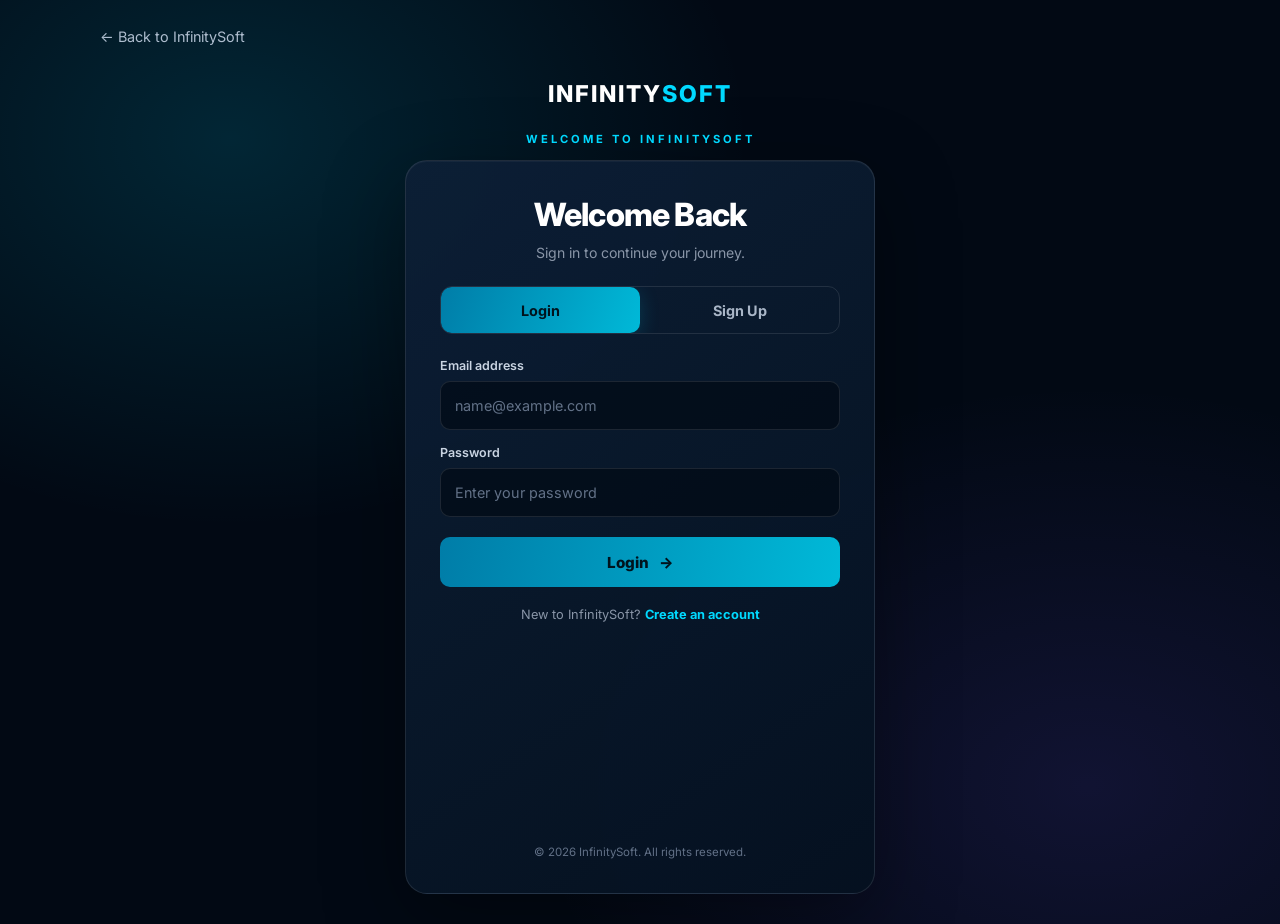
==== signup.html @ 471674e2 "Add files via upload" ====
<!DOCTYPE html>
<html lang="en">
<head>
  <meta charset="UTF-8">
  <meta name="viewport" content="width=device-width, initial-scale=1.0">
  <meta name="description" content="Create an account or sign in to InfinitySoft.">
  <meta name="theme-color" content="#020914">
  <title>Login / Sign Up | InfinitySoft</title>
  <link rel="stylesheet" href="SIGN.css">
</head>
<body>
  <a class="back-home" href="index.html">← Back to InfinitySoft</a>
  <main class="auth-shell">
    <a class="brand" href="index.html">INFINITY<span>SOFT</span></a>
    <p class="eyebrow">WELCOME TO INFINITYSOFT</p>
    <div class="wrapper" id="authWrapper">
      <div class="title-text">
        <div class="title login-title">Welcome Back</div>
        <div class="title signup-title">Create Account</div>
      </div>
      <p class="subtitle" id="authSubtitle">Sign in to continue your journey.</p>
      <div class="slide-controls">
        <input type="radio" name="slide" id="login" checked>
        <input type="radio" name="slide" id="signup">
        <label for="login" class="slide login-label">Login</label>
        <label for="signup" class="slide signup-label">Sign Up</label>
        <div class="slider-tab"></div>
      </div>
      <div class="form-container">
        <div class="form-inner">
          <form class="auth-form login-form" id="loginForm">
            <label class="field"><span>Email address</span><input type="email" name="loginEmail" placeholder="name@example.com" autocomplete="email" required></label>
            <label class="field"><span>Password</span><input type="password" name="loginPassword" placeholder="Enter your password" autocomplete="current-password" required minlength="6"></label>
            <button class="submit-btn" type="submit">Login <span>→</span></button>
            <p class="form-note">New to InfinitySoft? <a href="#" data-switch="signup">Create an account</a></p>
          </form>
          <form class="auth-form signup-form" id="signupForm">
            <label class="field"><span>Your name</span><input type="text" name="name" placeholder="Your full name" autocomplete="name" required></label>
            <label class="field"><span>Email address</span><input type="email" name="email" placeholder="name@example.com" autocomplete="email" required></label>
            <label class="field"><span>Password</span><input type="password" name="password" placeholder="At least 6 characters" autocomplete="new-password" required minlength="6"></label>
            <label class="field"><span>Confirm password</span><input type="password" name="confirmPassword" placeholder="Repeat your password" autocomplete="new-password" required minlength="6"></label>
            <button class="submit-btn" type="submit">Create Account <span>→</span></button>
            <p class="form-note">Already have an account? <a href="#" data-switch="login">Login</a></p>
          </form>
        </div>
      </div>
      <p class="auth-message" id="authMessage" role="status" aria-live="polite"></p>
      <p class="auth-foot">© 2026 InfinitySoft. All rights reserved.</p>
    </div>
  </main>
  <script>
    const wrapper = document.getElementById('authWrapper');
    const loginRadio = document.getElementById('login');
    const signupRadio = document.getElementById('signup');
    const subtitle = document.getElementById('authSubtitle');
    const message = document.getElementById('authMessage');

    function setMode(mode) {
      const isSignup = mode === 'signup';
      wrapper.classList.toggle('is-signup', isSignup);
      signupRadio.checked = isSignup;
      loginRadio.checked = !isSignup;
      subtitle.textContent = isSignup ? 'Join us and start building something great.' : 'Sign in to continue your journey.';
      message.textContent = '';
    }
    loginRadio.addEventListener('change', () => setMode('login'));
    signupRadio.addEventListener('change', () => setMode('signup'));
    document.querySelectorAll('[data-switch]').forEach(link => {
      link.addEventListener('click', event => {
        event.preventDefault();
        setMode(link.dataset.switch);
      });
    });

    document.getElementById('signupForm').addEventListener('submit', event => {
      event.preventDefault();
      const form = event.currentTarget;
      const password = form.elements.password.value;
      const confirmation = form.elements.confirmPassword.value;
      if (password !== confirmation) {
        message.textContent = 'Passwords do not match. Please check and try again.';
        message.classList.add('error');
        form.elements.confirmPassword.focus();
        return;
      }
      message.classList.remove('error');
      message.textContent = 'The form is ready. Account creation needs a secure authentication backend.';
    });

    document.getElementById('loginForm').addEventListener('submit', event => {
      event.preventDefault();
      message.classList.remove('error');
      message.textContent = 'Login interface is working. Connect an authentication backend to sign in securely.';
    });
  </script>
</body>
</html>
---- SIGN.css ----
@import url('https://fonts.googleapis.com/css2?family=Inter:wght@400;500;600;700;800&display=swap');
:root {
  --cyan: #00d9ff;
  --cyan-soft: rgba(0,217,255,.12);
  --bg: #020914;
  --panel: #07172b;
  --muted: #8995a7;
  --line: rgba(255,255,255,.10);
}
* { box-sizing: border-box; margin: 0; padding: 0; font-family: Inter, Arial, sans-serif; }
html { min-height: 100%; }
body {
  min-height: 100vh; color: #fff; background:
    radial-gradient(ellipse at 18% 15%, rgba(0,217,255,.14), transparent 35%),
    radial-gradient(ellipse at 85% 85%, rgba(118,87,255,.13), transparent 36%),
    var(--bg);
  display: grid; place-items: center; padding: 80px 20px 30px; overflow-x: hidden;
}
.back-home { position: absolute; top: 28px; left: max(24px, calc((100vw - 1080px)/2)); color: #aebdce; text-decoration: none; font-size: .9rem; transition: color .2s; }
.back-home:hover { color: var(--cyan); }
.auth-shell { width: min(100%, 470px); }
.brand { display: block; text-align: center; color: #fff; text-decoration: none; font-weight: 800; letter-spacing: 2px; font-size: 1.45rem; margin-bottom: 24px; }
.brand span { color: var(--cyan); }
.eyebrow { color: var(--cyan); text-align: center; font-size: .7rem; font-weight: 700; letter-spacing: 3px; margin-bottom: 14px; }
.wrapper { width: 100%; overflow: hidden; padding: 34px; border: 1px solid var(--line); border-radius: 22px; background: linear-gradient(145deg, rgba(12,31,54,.96), rgba(5,17,32,.96)); box-shadow: 0 25px 80px rgba(0,0,0,.38), inset 0 1px rgba(255,255,255,.04); }
.title-text { display: flex; width: 200%; transition: transform .55s cubic-bezier(.68,-.35,.265,1.35); }
.title { flex: 0 0 50%; text-align: center; font-size: clamp(1.55rem, 5vw, 2rem); font-weight: 800; letter-spacing: -.8px; }
.is-signup .title-text { transform: translateX(-50%); }
.subtitle { color: var(--muted); text-align: center; font-size: .88rem; margin: 10px 0 25px; }
.slide-controls { position: relative; display: flex; height: 48px; width: 100%; border: 1px solid var(--line); border-radius: 12px; overflow: hidden; margin-bottom: 24px; }
.slide-controls input { display: none; }
.slide { flex: 1; display: grid; place-items: center; z-index: 1; cursor: pointer; color: #a9b6c7; font-size: .9rem; font-weight: 700; transition: color .25s; }
.slider-tab { position: absolute; inset: 0 auto 0 0; width: 50%; border-radius: 10px; background: linear-gradient(110deg, #007da8, #00b9d8); box-shadow: 0 5px 20px rgba(0,217,255,.18); transition: transform .45s cubic-bezier(.68,-.35,.265,1.35); }
.is-signup .slider-tab { transform: translateX(100%); }
#login:checked ~ .login-label, #signup:checked ~ .signup-label { color: #00131d; }
.form-container { width: 100%; overflow: hidden; }
.form-inner { display: flex; width: 200%; align-items: flex-start; transition: transform .55s cubic-bezier(.68,-.35,.265,1.35); }
.is-signup .form-inner { transform: translateX(-50%); }
.auth-form { width: 50%; flex: 0 0 50%; display: flex; flex-direction: column; gap: 15px; }
.field { display: flex; flex-direction: column; gap: 8px; color: #c9d4e2; font-size: .78rem; font-weight: 600; }
.field input { width: 100%; height: 49px; border: 1px solid var(--line); border-radius: 10px; outline: none; background: rgba(1,9,19,.62); color: #fff; padding: 0 14px; font-size: .9rem; transition: border-color .2s, box-shadow .2s; }
.field input::placeholder { color: #627187; }
.field input:focus { border-color: var(--cyan); box-shadow: 0 0 0 3px rgba(0,217,255,.10); }
.submit-btn { width: 100%; min-height: 50px; border: 0; border-radius: 10px; margin-top: 5px; background: linear-gradient(100deg, #007da8, #00b9d8); color: #00131d; font-size: .95rem; font-weight: 800; cursor: pointer; transition: transform .2s, box-shadow .2s; }
.submit-btn span { margin-left: 7px; }
.submit-btn:hover { transform: translateY(-2px); box-shadow: 0 10px 25px rgba(0,217,255,.18); }
.form-note { color: var(--muted); text-align: center; font-size: .8rem; margin-top: 5px; }
.form-note a { color: var(--cyan); font-weight: 700; text-decoration: none; }
.form-note a:hover { text-decoration: underline; }
.auth-message { min-height: 20px; color: var(--cyan); text-align: center; font-size: .78rem; line-height: 1.5; margin-top: 15px; }
.auth-message.error { color: #ff8b8b; }
.auth-foot { color: #617086; text-align: center; font-size: .72rem; margin-top: 14px; }
@media (max-width: 480px) {
  body { padding: 76px 14px 20px; }
  .wrapper { padding: 26px 20px; border-radius: 18px; }
  .back-home { top: 22px; left: 18px; }
}
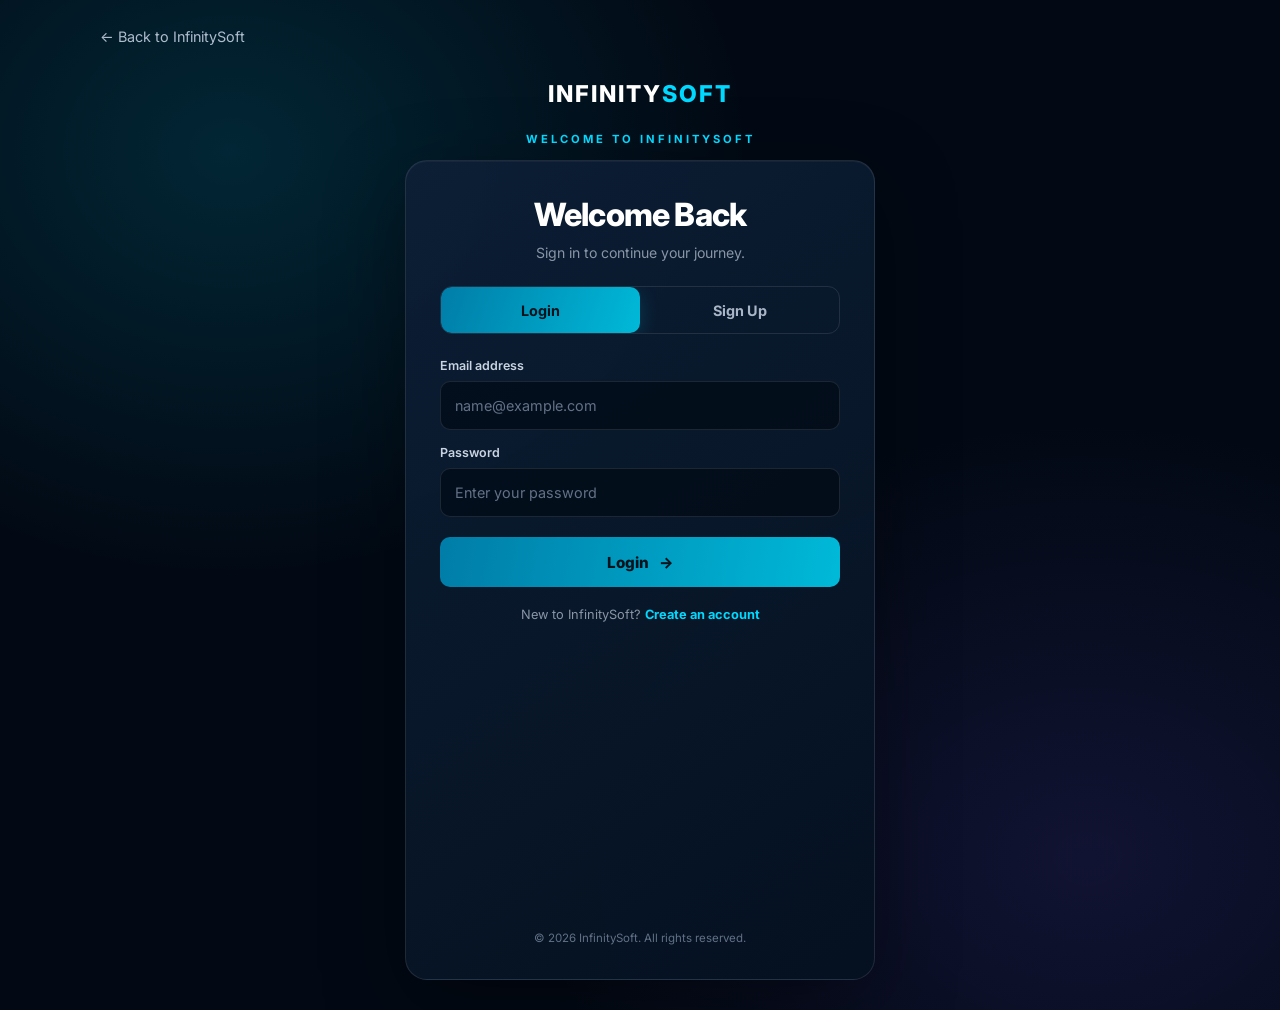
==== commit a8d323b9: "Add files via upload" ====
--- a/signup.html
+++ b/signup.html
@@ -39,6 +39,10 @@
             <label class="field"><span>Email address</span><input type="email" name="email" placeholder="name@example.com" autocomplete="email" required></label>
             <label class="field"><span>Password</span><input type="password" name="password" placeholder="At least 6 characters" autocomplete="new-password" required minlength="6"></label>
             <label class="field"><span>Confirm password</span><input type="password" name="confirmPassword" placeholder="Repeat your password" autocomplete="new-password" required minlength="6"></label>
+            <label class="consent">
+              <input type="checkbox" name="privacyConsent" required>
+              <span>I agree to the <a href="privacy-terms.html" target="_blank" rel="noopener noreferrer">Terms &amp; Conditions and Privacy Notice</a>. I understand that InfinitySoft's site owner can view my name, email address, and basic account details to manage my account and provide support. My password will not be shared with the site owner.</span>
+            </label>
             <button class="submit-btn" type="submit">Create Account <span>→</span></button>
             <p class="form-note">Already have an account? <a href="#" data-switch="login">Login</a></p>
           </form>
--- a/SIGN.css
+++ b/SIGN.css
@@ -55,3 +55,9 @@
   .wrapper { padding: 26px 20px; border-radius: 18px; }
   .back-home { top: 22px; left: 18px; }
 }
+
+/* Privacy and terms consent */
+.consent { display: flex; align-items: flex-start; gap: 10px; color: #aebdce; font-size: .72rem; line-height: 1.55; font-weight: 400; }
+.consent input { flex: 0 0 16px; width: 16px; height: 16px; margin-top: 2px; accent-color: var(--cyan); cursor: pointer; }
+.consent a { color: var(--cyan); text-decoration: underline; text-underline-offset: 2px; }
+.consent a:hover { color: #fff; }
